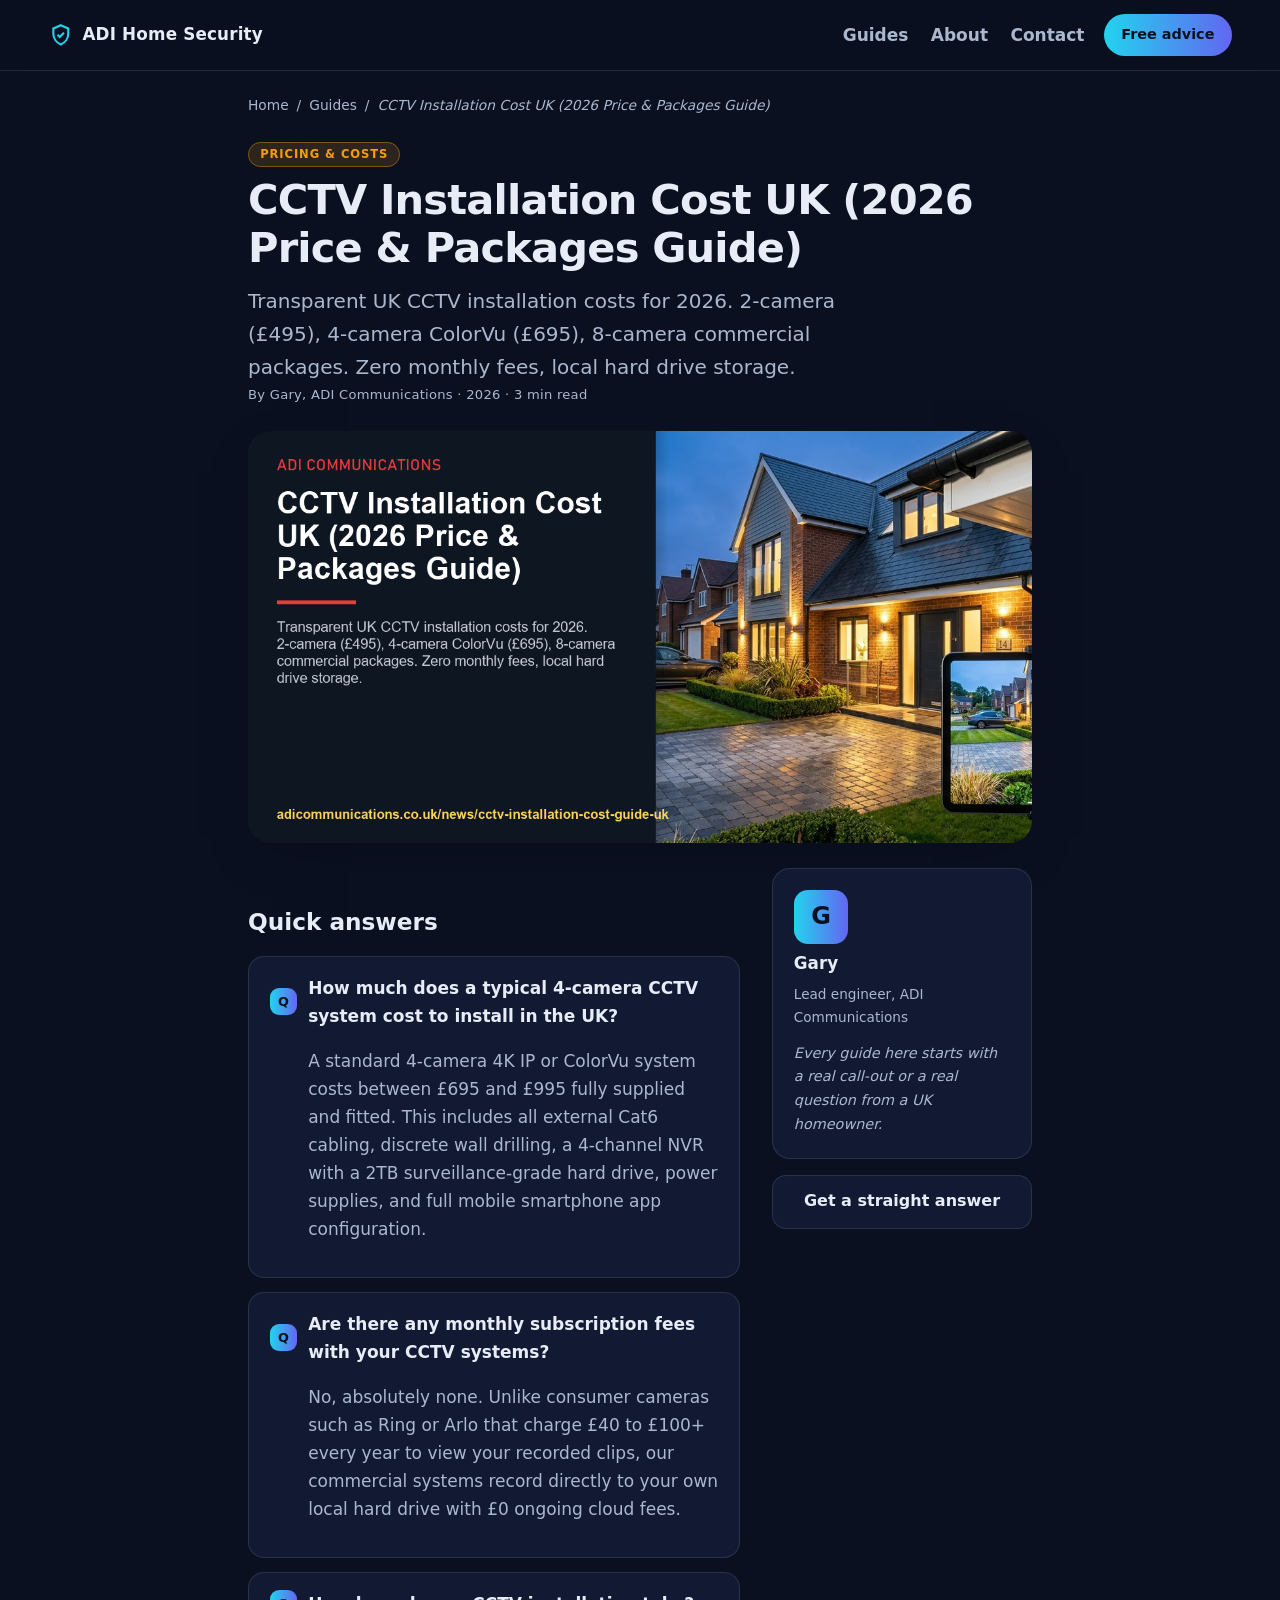
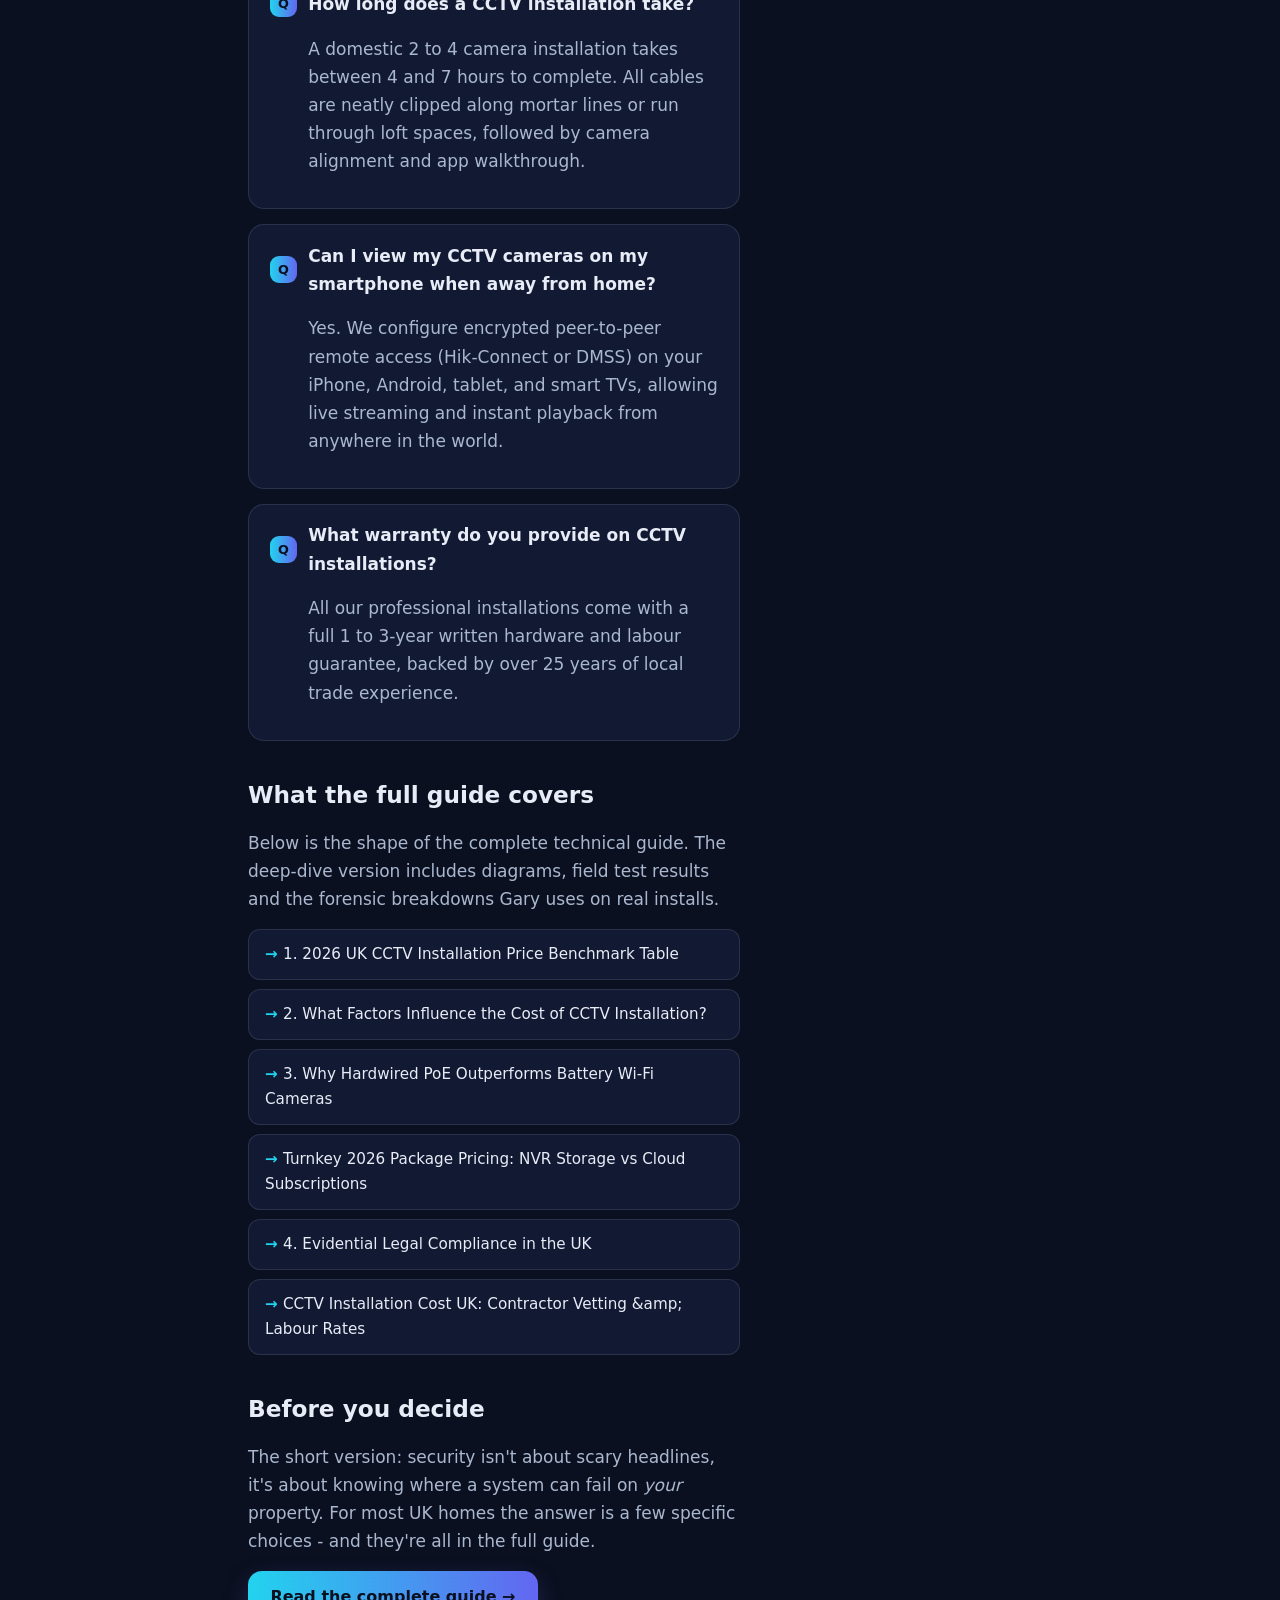
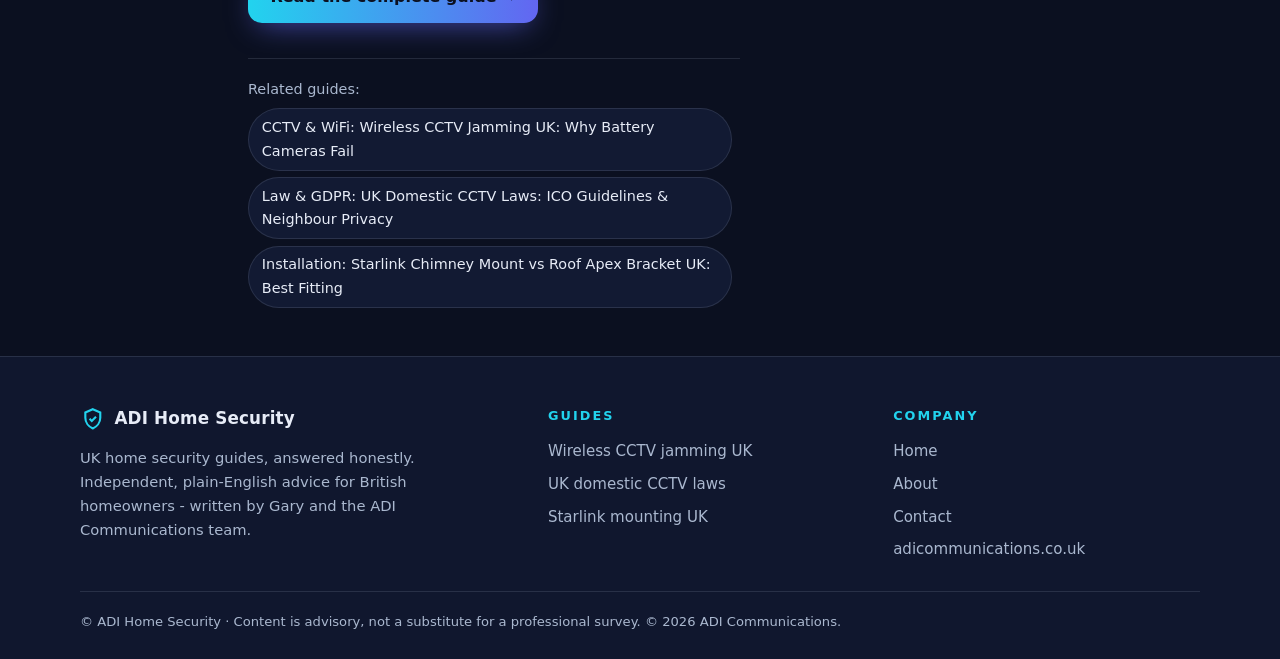
==== news/cctv-installation-cost-guide-uk/index.html @ fc682139 "publish news/cctv-installation-cost-guide-uk/index.html" ====
<!doctype html>
<html lang="en-GB">
<head>
<meta charset="utf-8">
<meta name="viewport" content="width=device-width,initial-scale=1">
<title>CCTV Installation Cost UK (2026 Price &amp; Packages Guide)</title>
<meta name="description" content="Transparent UK CCTV installation costs for 2026. 2-camera (£495), 4-camera ColorVu (£695), 8-camera commercial packages.">
<link rel="canonical" href="https://aiagent1510.github.io/home-security/news/cctv-installation-cost-guide-uk/">
<meta name="robots" content="index, follow, max-image-preview:large">
<meta name="theme-color" content="#0b1020">
<meta property="og:type" content="website">
<meta property="og:site_name" content="ADI Home Security">
<meta property="og:title" content="CCTV Installation Cost UK (2026 Price &amp; Packages Guide)">
<meta property="og:description" content="Transparent UK CCTV installation costs for 2026. 2-camera (£495), 4-camera ColorVu (£695), 8-camera commercial packages.">
<meta property="og:url" content="https://aiagent1510.github.io/home-security/news/cctv-installation-cost-guide-uk/">
<meta property="og:image" content="https://aiagent1510.github.io/home-security/assets/og-cctv-installation-cost-guide-uk.png">
<meta property="og:locale" content="en_GB">
<meta name="twitter:card" content="summary_large_image">
<meta name="twitter:title" content="CCTV Installation Cost UK (2026 Price &amp; Packages Guide)">
<meta name="twitter:description" content="Transparent UK CCTV installation costs for 2026. 2-camera (£495), 4-camera ColorVu (£695), 8-camera commercial packages.">
<meta name="twitter:image" content="https://aiagent1510.github.io/home-security/assets/og-cctv-installation-cost-guide-uk.png">
<link rel="icon" href="../../assets/favicon.svg" type="image/svg+xml">
<link rel="stylesheet" href="../../assets/style.css">
<link rel="alternate" type="application/rss+xml" title="ADI Home Security" href="https://aiagent1510.github.io/home-security/feed.xml">
<script type="application/ld+json">[{"@context":"https://schema.org","@type":"Article","headline":"CCTV Installation Cost UK (2026 Price & Packages Guide)","description":"Transparent UK CCTV installation costs for 2026. 2-camera (£495), 4-camera ColorVu (£695), 8-camera commercial packages.","image":"https://aiagent1510.github.io/home-security/assets/og-cctv-installation-cost-guide-uk.png","author":{"@type":"Person","name":"Gary","url":"https://aiagent1510.github.io/home-security/about.html"},"publisher":{"@type":"Organization","name":"ADI Communications","url":"https://adicommunications.co.uk/"},"datePublished":"2026-10-01","dateModified":"2026-10-01","mainEntityOfPage":"https://aiagent1510.github.io/home-security/news/cctv-installation-cost-guide-uk/","inLanguage":"en-GB"},{"@context":"https://schema.org","@type":"FAQPage","mainEntity":[{"@type":"Question","name":"How much does a typical 4-camera CCTV system cost to install in the UK?","acceptedAnswer":{"@type":"Answer","text":"A standard 4-camera 4K IP or ColorVu system costs between £695 and £995 fully supplied and fitted. This includes all external Cat6 cabling, discrete wall drilling, a 4-channel NVR with a 2TB surveillance-grade hard drive, power supplies, and full mobile smartphone app configuration."}},{"@type":"Question","name":"Are there any monthly subscription fees with your CCTV systems?","acceptedAnswer":{"@type":"Answer","text":"No, absolutely none. Unlike consumer cameras such as Ring or Arlo that charge £40 to £100+ every year to view your recorded clips, our commercial systems record directly to your own local hard drive with £0 ongoing cloud fees."}},{"@type":"Question","name":"How long does a CCTV installation take?","acceptedAnswer":{"@type":"Answer","text":"A domestic 2 to 4 camera installation takes between 4 and 7 hours to complete. All cables are neatly clipped along mortar lines or run through loft spaces, followed by camera alignment and app walkthrough."}},{"@type":"Question","name":"Can I view my CCTV cameras on my smartphone when away from home?","acceptedAnswer":{"@type":"Answer","text":"Yes. We configure encrypted peer-to-peer remote access (Hik-Connect or DMSS) on your iPhone, Android, tablet, and smart TVs, allowing live streaming and instant playback from anywhere in the world."}},{"@type":"Question","name":"What warranty do you provide on CCTV installations?","acceptedAnswer":{"@type":"Answer","text":"All our professional installations come with a full 1 to 3-year written hardware and labour guarantee, backed by over 25 years of local trade experience."}}]},{"@context":"https://schema.org","@type":"BreadcrumbList","itemListElement":[{"@type":"ListItem","position":1,"name":"Home","item":"https://aiagent1510.github.io/home-security"},{"@type":"ListItem","position":2,"name":"Guides","item":"https://aiagent1510.github.io/home-security/#guides"},{"@type":"ListItem","position":3,"name":"CCTV Installation Cost UK (2026 Price & Packages Guide)","item":"https://aiagent1510.github.io/home-security/news/cctv-installation-cost-guide-uk/"}]}]</script>
</head>
<body>
<header class="sitehead">
  <a class="brand" href="../../index.html" aria-label="ADI Home Security home">
    <svg class="logo" viewBox="0 0 24 24" fill="none" stroke="currentColor" stroke-width="2" aria-hidden="true"><path d="M12 3l7 3v5c0 4.5-3 8.4-7 10-4-1.6-7-5.5-7-10V6l7-3z"/><path d="M9 12l2 2 4-4"/></svg>
    <span>ADI Home Security</span>
  </a>
  <nav class="nav" aria-label="Main">
    <a href="../../index.html" class="">Guides</a>
    <a href="../../about.html" class="">About</a>
    <a href="../../contact.html" class="">Contact</a>
  </nav>
  <a class="cta" href="../../contact.html">Free advice</a>
</header>

<main>
<nav class="crumbs"><a href="../../index.html">Home</a><span>/</span><a href="../../index.html#guides">Guides</a><span>/</span><em>CCTV Installation Cost UK (2026 Price &amp; Packages Guide)</em></nav>
<article class="article">
  <header class="art-head">
    <span class="chip" style="--c:#f59e0b">Pricing &amp; Costs</span>
    <h1>CCTV Installation Cost UK (2026 Price &amp; Packages Guide)</h1>
    <p class="lede">Transparent UK CCTV installation costs for 2026. 2-camera (£495), 4-camera ColorVu (£695), 8-camera commercial packages. Zero monthly fees, local hard drive storage.</p>
    <div class="meta">By Gary, ADI Communications · 2026 · 3 min read</div>
  </header>
  <img class="art-hero" src="../../assets/og-cctv-installation-cost-guide-uk.png" srcset="../../assets/og-cctv-installation-cost-guide-uk-640.jpg 640w, ../../assets/og-cctv-installation-cost-guide-uk.png 1200w" sizes="(max-width:880px) 100vw, 880px" alt="CCTV Installation Cost UK (2026 Price &amp; Packages Guide)" fetchpriority="high" width="1200" height="630">
  <div class="art-grid">
    <div class="art-body">
      <h2>Quick answers</h2>
      <div class="faqlist"><details class="faq" open=open><summary>How much does a typical 4-camera CCTV system cost to install in the UK?</summary><p>A standard 4-camera 4K IP or ColorVu system costs between £695 and £995 fully supplied and fitted. This includes all external Cat6 cabling, discrete wall drilling, a 4-channel NVR with a 2TB surveillance-grade hard drive, power supplies, and full mobile smartphone app configuration.</p></details><details class="faq" open=><summary>Are there any monthly subscription fees with your CCTV systems?</summary><p>No, absolutely none. Unlike consumer cameras such as Ring or Arlo that charge £40 to £100+ every year to view your recorded clips, our commercial systems record directly to your own local hard drive with £0 ongoing cloud fees.</p></details><details class="faq" open=><summary>How long does a CCTV installation take?</summary><p>A domestic 2 to 4 camera installation takes between 4 and 7 hours to complete. All cables are neatly clipped along mortar lines or run through loft spaces, followed by camera alignment and app walkthrough.</p></details><details class="faq" open=><summary>Can I view my CCTV cameras on my smartphone when away from home?</summary><p>Yes. We configure encrypted peer-to-peer remote access (Hik-Connect or DMSS) on your iPhone, Android, tablet, and smart TVs, allowing live streaming and instant playback from anywhere in the world.</p></details><details class="faq" open=><summary>What warranty do you provide on CCTV installations?</summary><p>All our professional installations come with a full 1 to 3-year written hardware and labour guarantee, backed by over 25 years of local trade experience.</p></details></div>

      <h2>What the full guide covers</h2>
      <p>Below is the shape of the complete technical guide. The deep-dive version includes diagrams, field test results and the forensic breakdowns Gary uses on real installs.</p>
      <ul class="covers"><li>1. 2026 UK CCTV Installation Price Benchmark Table</li><li>2. What Factors Influence the Cost of CCTV Installation?</li><li>3. Why Hardwired PoE Outperforms Battery Wi-Fi Cameras</li><li>Turnkey 2026 Package Pricing: NVR Storage vs Cloud Subscriptions</li><li>4. Evidential Legal Compliance in the UK</li><li>CCTV Installation Cost UK: Contractor Vetting &amp;amp; Labour Rates</li></ul>

      <h2>Before you decide</h2>
      <p>The short version: security isn't about scary headlines, it's about knowing where a system can fail on <em>your</em> property. For most UK homes the answer is a few specific choices - and they're all in the full guide.</p>
      <a class="btn btn-primary" href="https://adicommunications.co.uk/news/cctv-installation-cost-guide-uk/">Read the complete guide →</a>

      <div class="related"><span>Related guides:</span><a class="chip-link" href="../why-battery-wireless-cctv-fails-uk/">CCTV &amp; WiFi: Wireless CCTV Jamming UK: Why Battery Cameras Fail</a><a class="chip-link" href="../cctv-laws-gdpr-neighbours-uk/">Law &amp; GDPR: UK Domestic CCTV Laws: ICO Guidelines &amp; Neighbour Privacy</a><a class="chip-link" href="../starlink-chimney-mount-vs-roof-apex/">Installation: Starlink Chimney Mount vs Roof Apex Bracket UK: Best Fitting</a></div>
    </div>
    <aside class="art-aside">
      <div class="aside-card">
        <div class="ac-avatar">G</div>
        <strong>Gary</strong>
        <span>Lead engineer, ADI Communications</span>
        <p>Every guide here starts with a real call-out or a real question from a UK homeowner.</p>
      </div>
      <a class="aside-cta btn btn-dark" href="../../contact.html">Get a straight answer</a>
    </aside>
  </div>
</article>
</main>
<footer class="sitefoot">
  <div class="foot-grid">
    <div class="foot-a">
      <a class="brand" href="../../index.html"><svg class="logo" viewBox="0 0 24 24" fill="none" stroke="currentColor" stroke-width="2" aria-hidden="true"><path d="M12 3l7 3v5c0 4.5-3 8.4-7 10-4-1.6-7-5.5-7-10V6l7-3z"/><path d="M9 12l2 2 4-4"/></svg><span>ADI Home Security</span></a>
      <p>UK home security guides, answered honestly. Independent, plain-English advice for British homeowners - written by Gary and the ADI Communications team.</p>
    </div>
    <div class="foot-b"><h3>Guides</h3>
      <a href="../../news/why-battery-wireless-cctv-fails-uk/">Wireless CCTV jamming UK</a>
      <a href="../../news/cctv-laws-gdpr-neighbours-uk/">UK domestic CCTV laws</a>
      <a href="../../news/starlink-chimney-mount-vs-roof-apex/">Starlink mounting UK</a>
    </div>
    <div class="foot-c"><h3>Company</h3>
      <a href="../../index.html">Home</a><a href="../../about.html">About</a><a href="../../contact.html">Contact</a>
      <a href="https://adicommunications.co.uk/">adicommunications.co.uk</a>
    </div>
  </div>
  <p class="legal">© ADI Home Security · Content is advisory, not a substitute for a professional survey. © 2026 ADI Communications.</p>
</footer>
</body>
</html>
---- assets/style.css ----
:root {
  --ink:#0b1020; --ink2:#10172e; --panel:#121a33; --line:rgba(148,163,184,.18);
  --txt:#e7ecf7; --mut:#aab8cf; --grad:linear-gradient(90deg,#22d3ee,#6366f1);
  --acc:#22d3ee; --ind:#6366f1; --amber:#fbbf24;
  --radius:22px; --shadow:0 18px 50px -24px rgba(2,6,23,.55);
  --ff:ui-sans-serif,system-ui,-apple-system,"Segoe UI",Roboto,Arial,sans-serif;
}
*{box-sizing:border-box;margin:0;padding:0}
html{scroll-behavior:smooth;-webkit-text-size-adjust:100%}
body{font-family:var(--ff);background:var(--ink);color:var(--txt);line-height:1.65;font-size:17px}
img{max-width:100%;height:auto;display:block}
a{color:inherit;text-decoration:none}
::selection{background:var(--ind);color:#fff}

/* header */
.sitehead{position:sticky;top:0;z-index:50;display:flex;align-items:center;gap:1.2rem;
  padding:.9rem clamp(1rem,4vw,3rem);background:rgba(11,16,32,.78);backdrop-filter:blur(14px);-webkit-backdrop-filter:blur(14px);border-bottom:1px solid var(--line)}
.brand{display:flex;align-items:center;gap:.55rem;font-weight:800;font-size:1.05rem;letter-spacing:.01em}
.logo{width:1.6rem;height:1.6rem;color:var(--acc)}
.nav{margin-left:auto;display:flex;gap:1.4rem;font-weight:600}
.nav a{color:var(--mut);transition:color .18s}
.nav a:hover,.nav a.on{color:#fff}
.cta{background:var(--grad);color:#0b1020;font-weight:800;padding:.55rem 1.1rem;border-radius:999px;font-size:.9rem}

/* hero */
.hero{position:relative;overflow:hidden;padding:clamp(4rem,9vw,7rem) clamp(1rem,4vw,3rem);text-align:center}
.hero.small{padding:clamp(2.4rem,5vw,3.8rem) clamp(1rem,4vw,3rem)}
.glow{position:absolute;inset:-30% -20% auto;height:90%;background:radial-gradient(60% 55% at 50% 0%,rgba(99,102,241,.34),rgba(34,211,238,.14) 45%,transparent 70%);pointer-events:none}
.hero-in{position:relative;max-width:820px;margin:0 auto}
.eyebrow{font-size:.78rem;letter-spacing:.22em;text-transform:uppercase;color:var(--acc);font-weight:700}
.hero h1{font-size:clamp(2.2rem,6vw,3.6rem);line-height:1.08;font-weight:900;margin:.6rem 0 1rem;letter-spacing:-.02em}
.grad{background:var(--grad);-webkit-background-clip:text;background-clip:text;color:transparent}
.lede{color:var(--mut);font-size:clamp(1.05rem,2vw,1.25rem);max-width:640px;margin:0 auto}
.hero-actions{display:flex;gap:.9rem;justify-content:center;margin-top:1.6rem;flex-wrap:wrap}

.btn{display:inline-block;font-weight:800;padding:.8rem 1.4rem;border-radius:14px;transition:transform .15s,box-shadow .15s;font-size:1rem}
.btn:hover{transform:translateY(-2px)}
.btn-primary{background:var(--grad);color:#0b1020;box-shadow:0 10px 30px -10px rgba(99,102,241,.7)}
.btn-ghost{border:1px solid var(--line);color:var(--txt)}
.btn-dark{background:var(--panel);border:1px solid var(--line);color:var(--txt)}
.btn-light{background:#fff;color:var(--ink)}
.trust{display:flex;gap:1.2rem;justify-content:center;flex-wrap:wrap;margin-top:2rem;color:var(--mut);font-size:.9rem}
.trust span{background:var(--panel);border:1px solid var(--line);padding:.4rem .85rem;border-radius:999px}

/* bands & sections */
.band{padding:clamp(3rem,7vw,5rem) clamp(1rem,4vw,3rem)}
.band.alt{background:var(--ink2)}
.wrap{max-width:1120px;margin:0 auto}
.sec-head{max-width:640px;margin-bottom:2.2rem}
.sec-head h2,.about-txt h2,.c-card h2{font-size:clamp(1.5rem,3vw,2.1rem);letter-spacing:-.015em;margin-bottom:.5rem}
.sec-head p,.about-txt p,.c-card p{color:var(--mut)}

.grid{display:grid;grid-template-columns:repeat(auto-fit,minmax(290px,1fr));gap:1.6rem}
.card{background:var(--panel);border:1px solid var(--line);border-radius:var(--radius);overflow:hidden;display:flex;flex-direction:column;transition:transform .2s,border-color .2s;box-shadow:var(--shadow)}
.card:hover{transform:translateY(-5px);border-color:rgba(99,102,241,.6)}
.card-img{overflow:hidden;aspect-ratio:1200/630}
.card-img img{width:100%;height:100%;object-fit:cover;transition:transform .3s}
.card:hover .card-img img{transform:scale(1.04)}
.card-body{padding:1.3rem 1.4rem 1.5rem;display:flex;flex-direction:column;gap:.6rem;flex:1}
.chip{--c:#6366f1;align-self:flex-start;font-size:.72rem;font-weight:800;letter-spacing:.08em;text-transform:uppercase;color:var(--c);background:color-mix(in srgb,var(--c) 14%,transparent);border:1px solid color-mix(in srgb,var(--c) 40%,transparent);padding:.28rem .7rem;border-radius:999px}
.card h3{font-size:1.2rem;line-height:1.3}
.card h3 a:hover{color:var(--acc)}
.card p{color:var(--mut);font-size:.96rem;flex:1}
.meta{color:var(--mut);font-size:.82rem;letter-spacing:.02em}

/* faq */
.faqlist{display:flex;flex-direction:column;gap:.9rem;max-width:820px}
.faq{background:var(--panel);border:1px solid var(--line);border-radius:16px;overflow:hidden}
.faq summary{cursor:pointer;padding:1.05rem 1.3rem;font-weight:700;display:flex;align-items:center;gap:.7rem;list-style:none}
.faq summary::-webkit-details-marker{display:none}
.faq summary::before{content:"Q";flex:0 0 auto;width:1.7rem;height:1.7rem;border-radius:9px;background:var(--grad);color:#0b1020;font-weight:900;font-size:.8rem;display:grid;place-items:center}
.faq p{padding:0 1.3rem 1.1rem 3.7rem;color:var(--mut)}

/* about band */
.about-band{background:linear-gradient(180deg,var(--ink2),var(--ink))}
.about-grid{display:grid;grid-template-columns:1.3fr .9fr;gap:2.4rem;align-items:center}
.about-card{background:var(--panel);border:1px solid var(--line);border-radius:var(--radius);padding:1.6rem;display:grid;grid-template-columns:auto 1fr;gap:.7rem 1rem;box-shadow:var(--shadow)}
.ac-avatar{grid-row:span 2;width:3.4rem;height:3.4rem;border-radius:14px;background:var(--grad);color:#0b1020;font-weight:900;font-size:1.5rem;display:grid;place-items:center}
.about-card strong{font-size:1.1rem}
.about-card > div span{color:var(--mut);font-size:.86rem}
.about-card p{grid-column:1/-1;color:var(--mut);font-style:italic}

/* cta band */
.cta-band{background:var(--grad);color:#0b1020}
.cta-in{text-align:center;padding:clamp(2.5rem,6vw,4rem) 0}
.cta-in h2{font-size:clamp(1.5rem,3vw,2.2rem);letter-spacing:-.02em}
.cta-in p{margin:.5rem auto 1.4rem;max-width:520px;font-weight:600;opacity:.85}

/* article */
.crumbs{max-width:880px;margin:0 auto;padding:1.4rem clamp(1rem,4vw,3rem);color:var(--mut);font-size:.86rem;display:flex;gap:.5rem}
.crumbs a:hover{color:var(--acc)}
.article{max-width:880px;margin:0 auto;padding:0 clamp(1rem,4vw,3rem) 3rem}
.art-head h1{font-size:clamp(1.7rem,4vw,2.6rem);line-height:1.15;letter-spacing:-.02em;margin:.6rem 0 .8rem}
.art-head .lede{text-align:left;margin:0}
.art-hero{border-radius:var(--radius);margin:1.6rem 0;box-shadow:var(--shadow)}
.art-grid{display:grid;grid-template-columns:1fr 260px;gap:2rem;align-items:start}
.art-body h2{font-size:1.45rem;margin:2.2rem 0 .9rem}
.art-body p{color:var(--mut);margin-bottom:1rem}
.covers{list-style:none;display:flex;flex-direction:column;gap:.55rem;margin:0 0 1.4rem}
.covers li{background:var(--panel);border:1px solid var(--line);border-radius:12px;padding:.75rem 1rem;color:var(--txt);font-size:.95rem}
.covers li::before{content:"→ ";color:var(--acc);font-weight:800}
.related{margin-top:2.2rem;padding-top:1.2rem;border-top:1px solid var(--line);color:var(--mut);font-size:.9rem}
.chip-link{display:inline-block;margin:.4rem .5rem 0 0;background:var(--panel);border:1px solid var(--line);padding:.4rem .8rem;border-radius:999px;color:var(--txt)}
.chip-link:hover{border-color:var(--ind)}
.art-aside{position:sticky;top:5.5rem;display:flex;flex-direction:column;gap:1rem}
.aside-card{background:var(--panel);border:1px solid var(--line);border-radius:18px;padding:1.3rem;display:flex;flex-direction:column;gap:.35rem}
.aside-card strong{font-size:1.05rem}
.aside-card span{color:var(--mut);font-size:.85rem}
.aside-card p{color:var(--mut);font-size:.9rem;margin-top:.5rem;font-style:italic}
.aside-cta{text-align:center}

/* contact / about prose */
.contact-grid{display:grid;grid-template-columns:repeat(auto-fit,minmax(260px,1fr));gap:1.4rem}
.c-card{background:var(--panel);border:1px solid var(--line);border-radius:var(--radius);padding:1.8rem;display:flex;flex-direction:column;gap:1rem;align-items:flex-start}
.prose{max-width:760px}
.prose h2{font-size:1.5rem;margin:1.8rem 0 .7rem}
.prose p{color:var(--mut);margin-bottom:1rem}

/* footer */
.sitefoot{border-top:1px solid var(--line);background:var(--ink2);padding:3rem clamp(1rem,4vw,3rem) 1.6rem}
.foot-grid{max-width:1120px;margin:0 auto;display:grid;grid-template-columns:1.4fr 1fr 1fr;gap:2.4rem}
.sitefoot .brand{margin-bottom:.8rem}
.foot-a p{color:var(--mut);font-size:.92rem;max-width:36ch}
.foot-b,.foot-c{display:flex;flex-direction:column;gap:.5rem}
.sitefoot h3{font-size:.8rem;text-transform:uppercase;letter-spacing:.16em;color:var(--acc);margin-bottom:.3rem}
.foot-b a,.foot-c a{color:var(--mut);font-size:.94rem}
.foot-b a:hover,.foot-c a:hover{color:#fff}
.legal{max-width:1120px;margin:1.8rem auto 0;padding-top:1.2rem;border-top:1px solid var(--line);color:var(--mut);font-size:.82rem}

@media (max-width:840px){
  .about-grid,.art-grid{grid-template-columns:1fr}
  .art-aside{position:static}
  .foot-grid{grid-template-columns:1fr 1fr}
  .nav{gap:.9rem;font-size:.92rem}
  .cta{display:none}
}
@media (max-width:520px){
  .foot-grid{grid-template-columns:1fr}
  .trust{gap:.6rem}
}
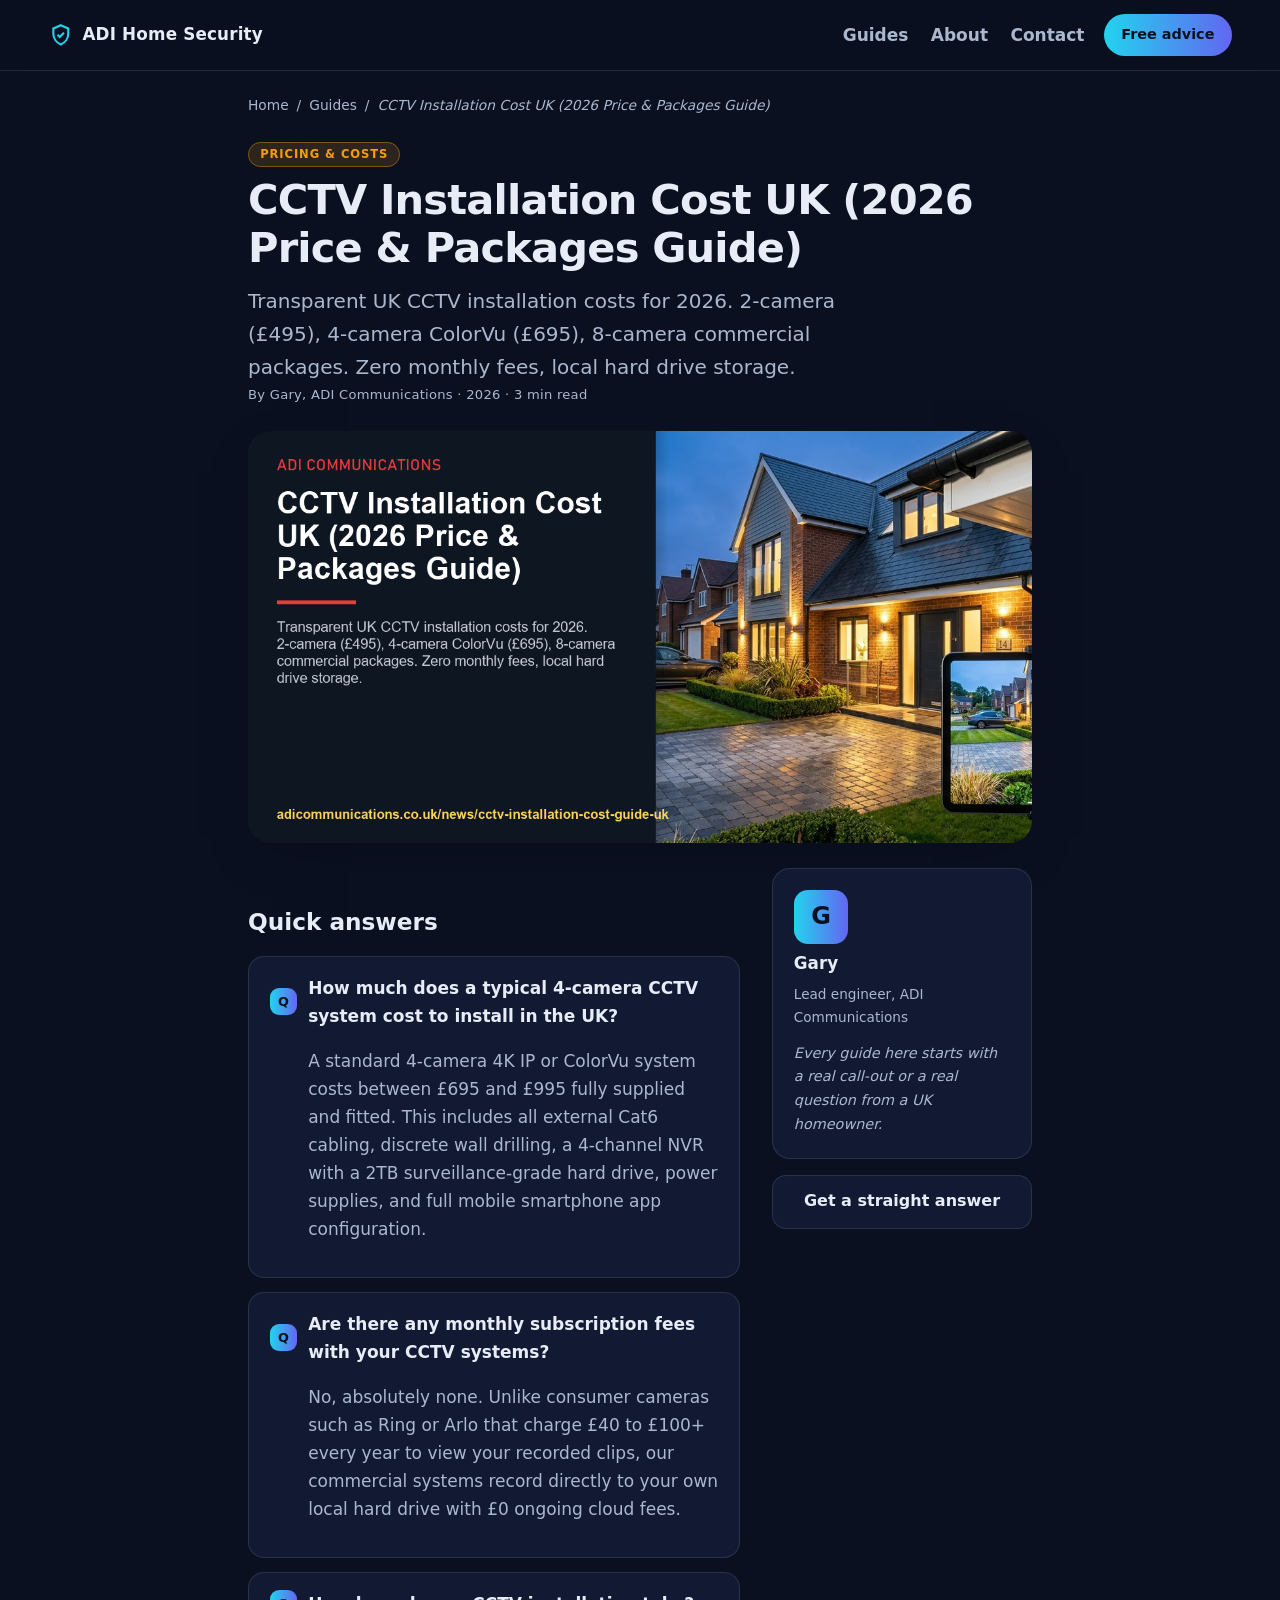
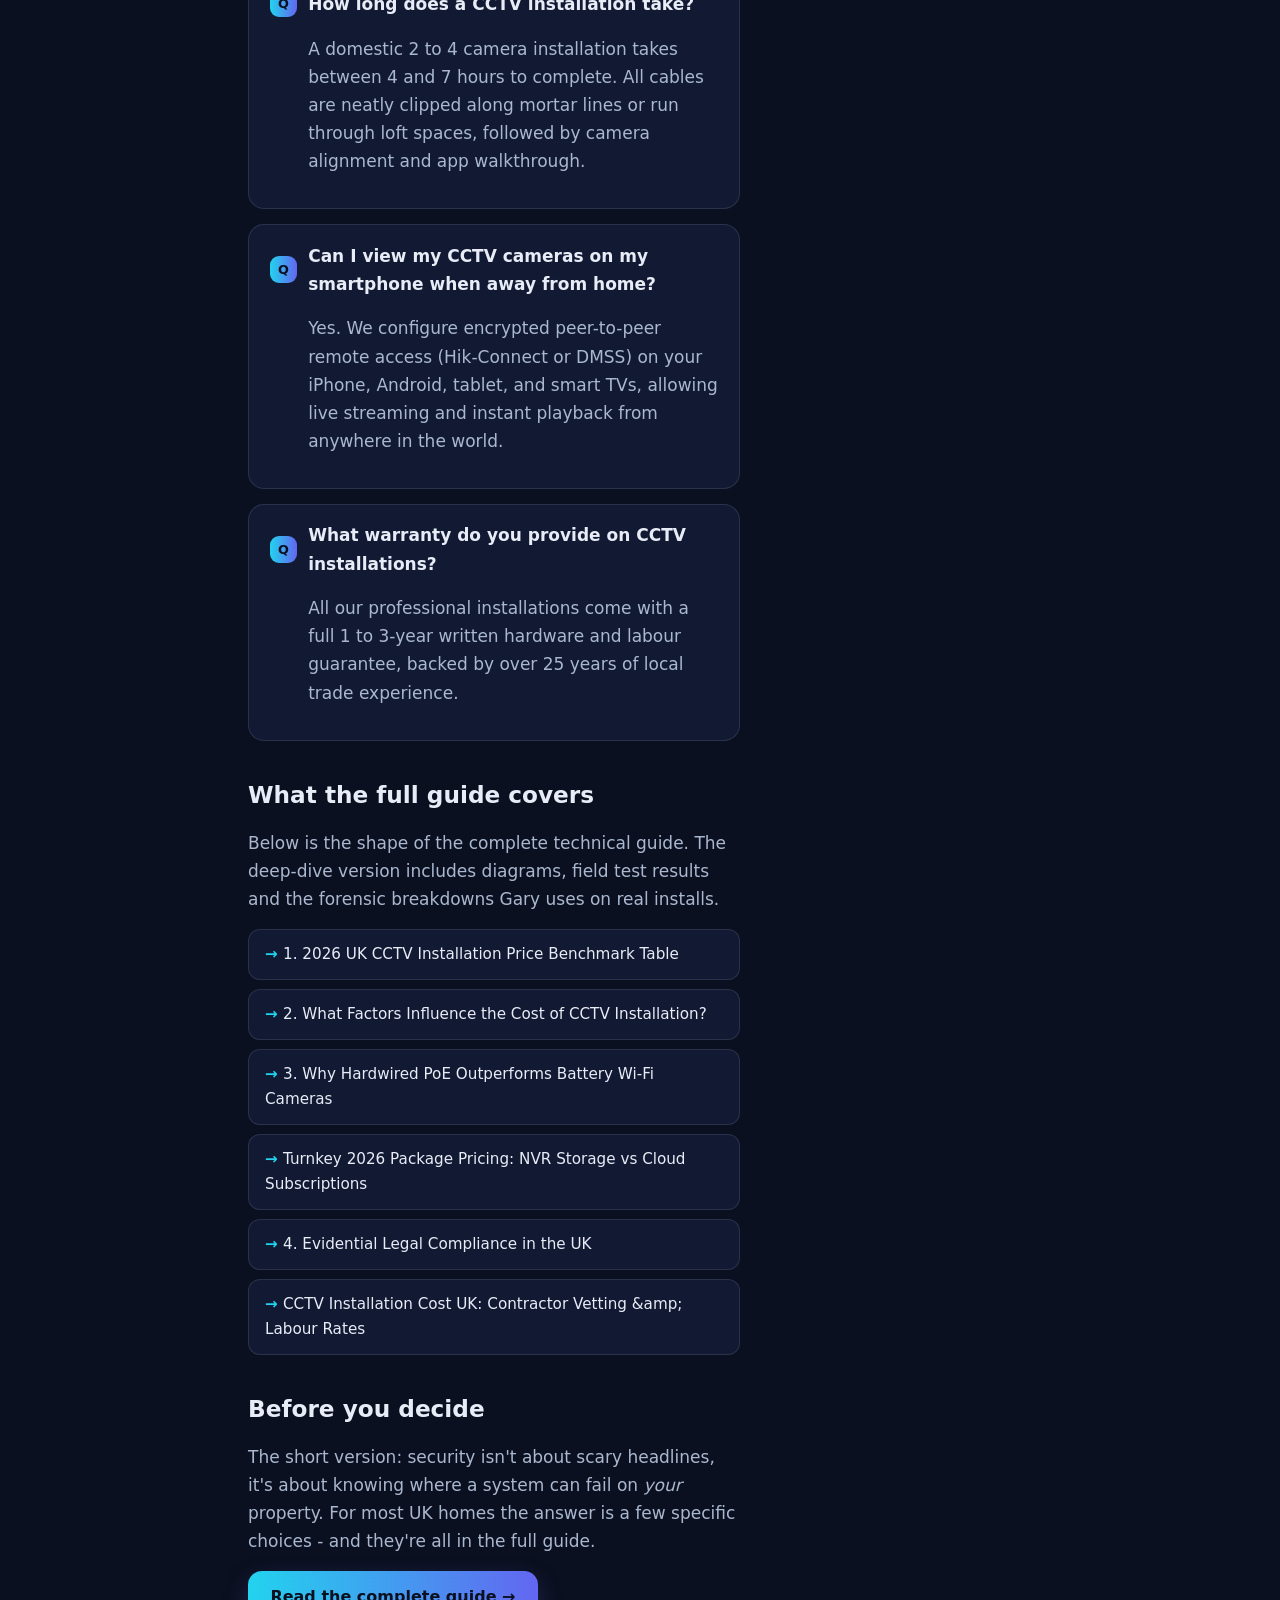
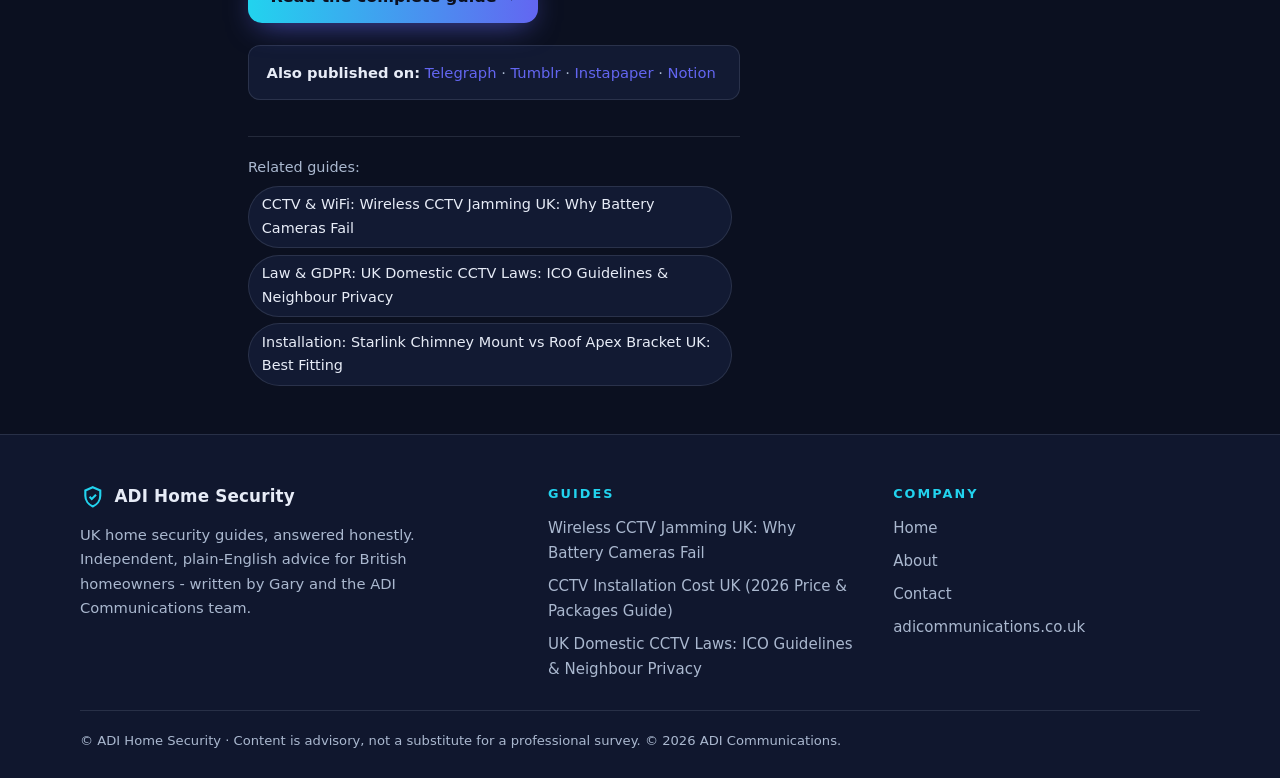
==== commit 0701b669: "publish news/cctv-installation-cost-guide-uk/index.html" ====
--- a/news/cctv-installation-cost-guide-uk/index.html
+++ b/news/cctv-installation-cost-guide-uk/index.html
@@ -22,7 +22,7 @@
 <link rel="icon" href="../../assets/favicon.svg" type="image/svg+xml">
 <link rel="stylesheet" href="../../assets/style.css">
 <link rel="alternate" type="application/rss+xml" title="ADI Home Security" href="https://aiagent1510.github.io/home-security/feed.xml">
-<script type="application/ld+json">[{"@context":"https://schema.org","@type":"Article","headline":"CCTV Installation Cost UK (2026 Price & Packages Guide)","description":"Transparent UK CCTV installation costs for 2026. 2-camera (£495), 4-camera ColorVu (£695), 8-camera commercial packages.","image":"https://aiagent1510.github.io/home-security/assets/og-cctv-installation-cost-guide-uk.png","author":{"@type":"Person","name":"Gary","url":"https://aiagent1510.github.io/home-security/about.html"},"publisher":{"@type":"Organization","name":"ADI Communications","url":"https://adicommunications.co.uk/"},"datePublished":"2026-10-01","dateModified":"2026-10-01","mainEntityOfPage":"https://aiagent1510.github.io/home-security/news/cctv-installation-cost-guide-uk/","inLanguage":"en-GB"},{"@context":"https://schema.org","@type":"FAQPage","mainEntity":[{"@type":"Question","name":"How much does a typical 4-camera CCTV system cost to install in the UK?","acceptedAnswer":{"@type":"Answer","text":"A standard 4-camera 4K IP or ColorVu system costs between £695 and £995 fully supplied and fitted. This includes all external Cat6 cabling, discrete wall drilling, a 4-channel NVR with a 2TB surveillance-grade hard drive, power supplies, and full mobile smartphone app configuration."}},{"@type":"Question","name":"Are there any monthly subscription fees with your CCTV systems?","acceptedAnswer":{"@type":"Answer","text":"No, absolutely none. Unlike consumer cameras such as Ring or Arlo that charge £40 to £100+ every year to view your recorded clips, our commercial systems record directly to your own local hard drive with £0 ongoing cloud fees."}},{"@type":"Question","name":"How long does a CCTV installation take?","acceptedAnswer":{"@type":"Answer","text":"A domestic 2 to 4 camera installation takes between 4 and 7 hours to complete. All cables are neatly clipped along mortar lines or run through loft spaces, followed by camera alignment and app walkthrough."}},{"@type":"Question","name":"Can I view my CCTV cameras on my smartphone when away from home?","acceptedAnswer":{"@type":"Answer","text":"Yes. We configure encrypted peer-to-peer remote access (Hik-Connect or DMSS) on your iPhone, Android, tablet, and smart TVs, allowing live streaming and instant playback from anywhere in the world."}},{"@type":"Question","name":"What warranty do you provide on CCTV installations?","acceptedAnswer":{"@type":"Answer","text":"All our professional installations come with a full 1 to 3-year written hardware and labour guarantee, backed by over 25 years of local trade experience."}}]},{"@context":"https://schema.org","@type":"BreadcrumbList","itemListElement":[{"@type":"ListItem","position":1,"name":"Home","item":"https://aiagent1510.github.io/home-security"},{"@type":"ListItem","position":2,"name":"Guides","item":"https://aiagent1510.github.io/home-security/#guides"},{"@type":"ListItem","position":3,"name":"CCTV Installation Cost UK (2026 Price & Packages Guide)","item":"https://aiagent1510.github.io/home-security/news/cctv-installation-cost-guide-uk/"}]}]</script>
+<script type="application/ld+json">[{"@context":"https://schema.org","@type":"Article","headline":"CCTV Installation Cost UK (2026 Price & Packages Guide)","description":"Transparent UK CCTV installation costs for 2026. 2-camera (£495), 4-camera ColorVu (£695), 8-camera commercial packages.","image":"https://aiagent1510.github.io/home-security/assets/og-cctv-installation-cost-guide-uk.png","author":{"@type":"Person","name":"Gary","url":"https://aiagent1510.github.io/home-security/about.html"},"publisher":{"@type":"Organization","name":"ADI Communications","url":"https://adicommunications.co.uk/"},"datePublished":"2026-10-01","dateModified":"2026-10-01","mainEntityOfPage":"https://aiagent1510.github.io/home-security/news/cctv-installation-cost-guide-uk/","sameAs":["https://telegra.ph/CCTV-Installation-Cost-UK-2026-Price--Packages-Guide--ADI-10-13","https://cctvinstaller.tumblr.com/post/830381592137580544","https://www.instapaper.com/read/2048745006","https://www.notion.so/3f8c143c1cca816aa3a3f88918bc9a5c"],"inLanguage":"en-GB"},{"@context":"https://schema.org","@type":"FAQPage","mainEntity":[{"@type":"Question","name":"How much does a typical 4-camera CCTV system cost to install in the UK?","acceptedAnswer":{"@type":"Answer","text":"A standard 4-camera 4K IP or ColorVu system costs between £695 and £995 fully supplied and fitted. This includes all external Cat6 cabling, discrete wall drilling, a 4-channel NVR with a 2TB surveillance-grade hard drive, power supplies, and full mobile smartphone app configuration."}},{"@type":"Question","name":"Are there any monthly subscription fees with your CCTV systems?","acceptedAnswer":{"@type":"Answer","text":"No, absolutely none. Unlike consumer cameras such as Ring or Arlo that charge £40 to £100+ every year to view your recorded clips, our commercial systems record directly to your own local hard drive with £0 ongoing cloud fees."}},{"@type":"Question","name":"How long does a CCTV installation take?","acceptedAnswer":{"@type":"Answer","text":"A domestic 2 to 4 camera installation takes between 4 and 7 hours to complete. All cables are neatly clipped along mortar lines or run through loft spaces, followed by camera alignment and app walkthrough."}},{"@type":"Question","name":"Can I view my CCTV cameras on my smartphone when away from home?","acceptedAnswer":{"@type":"Answer","text":"Yes. We configure encrypted peer-to-peer remote access (Hik-Connect or DMSS) on your iPhone, Android, tablet, and smart TVs, allowing live streaming and instant playback from anywhere in the world."}},{"@type":"Question","name":"What warranty do you provide on CCTV installations?","acceptedAnswer":{"@type":"Answer","text":"All our professional installations come with a full 1 to 3-year written hardware and labour guarantee, backed by over 25 years of local trade experience."}}]},{"@context":"https://schema.org","@type":"BreadcrumbList","itemListElement":[{"@type":"ListItem","position":1,"name":"Home","item":"https://aiagent1510.github.io/home-security"},{"@type":"ListItem","position":2,"name":"Guides","item":"https://aiagent1510.github.io/home-security/#guides"},{"@type":"ListItem","position":3,"name":"CCTV Installation Cost UK (2026 Price & Packages Guide)","item":"https://aiagent1510.github.io/home-security/news/cctv-installation-cost-guide-uk/"}]}]</script>
 </head>
 <body>
 <header class="sitehead">
@@ -61,6 +61,8 @@
       <p>The short version: security isn't about scary headlines, it's about knowing where a system can fail on <em>your</em> property. For most UK homes the answer is a few specific choices - and they're all in the full guide.</p>
       <a class="btn btn-primary" href="https://adicommunications.co.uk/news/cctv-installation-cost-guide-uk/">Read the complete guide →</a>
 
+      <div class="elsewhere"><strong>Also published on:</strong> <a href="https://telegra.ph/CCTV-Installation-Cost-UK-2026-Price--Packages-Guide--ADI-10-13" rel="me noopener" target="_blank">Telegraph</a> · <a href="https://cctvinstaller.tumblr.com/post/830381592137580544" rel="me noopener" target="_blank">Tumblr</a> · <a href="https://www.instapaper.com/read/2048745006" rel="me noopener" target="_blank">Instapaper</a> · <a href="https://www.notion.so/3f8c143c1cca816aa3a3f88918bc9a5c" rel="me noopener" target="_blank">Notion</a></div>
+
       <div class="related"><span>Related guides:</span><a class="chip-link" href="../why-battery-wireless-cctv-fails-uk/">CCTV &amp; WiFi: Wireless CCTV Jamming UK: Why Battery Cameras Fail</a><a class="chip-link" href="../cctv-laws-gdpr-neighbours-uk/">Law &amp; GDPR: UK Domestic CCTV Laws: ICO Guidelines &amp; Neighbour Privacy</a><a class="chip-link" href="../starlink-chimney-mount-vs-roof-apex/">Installation: Starlink Chimney Mount vs Roof Apex Bracket UK: Best Fitting</a></div>
     </div>
     <aside class="art-aside">
@@ -82,9 +84,7 @@
       <p>UK home security guides, answered honestly. Independent, plain-English advice for British homeowners - written by Gary and the ADI Communications team.</p>
     </div>
     <div class="foot-b"><h3>Guides</h3>
-      <a href="../../news/why-battery-wireless-cctv-fails-uk/">Wireless CCTV jamming UK</a>
-      <a href="../../news/cctv-laws-gdpr-neighbours-uk/">UK domestic CCTV laws</a>
-      <a href="../../news/starlink-chimney-mount-vs-roof-apex/">Starlink mounting UK</a>
+      <a href="../../news/why-battery-wireless-cctv-fails-uk/">Wireless CCTV Jamming UK: Why Battery Cameras Fail</a><a href="../../news/cctv-installation-cost-guide-uk/">CCTV Installation Cost UK (2026 Price &amp; Packages Guide)</a><a href="../../news/cctv-laws-gdpr-neighbours-uk/">UK Domestic CCTV Laws: ICO Guidelines &amp; Neighbour Privacy</a>
     </div>
     <div class="foot-c"><h3>Company</h3>
       <a href="../../index.html">Home</a><a href="../../about.html">About</a><a href="../../contact.html">Contact</a>
--- a/assets/style.css
+++ b/assets/style.css
@@ -100,6 +100,10 @@
 .covers li{background:var(--panel);border:1px solid var(--line);border-radius:12px;padding:.75rem 1rem;color:var(--txt);font-size:.95rem}
 .covers li::before{content:"→ ";color:var(--acc);font-weight:800}
 .related{margin-top:2.2rem;padding-top:1.2rem;border-top:1px solid var(--line);color:var(--mut);font-size:.9rem}
+.elsewhere{margin-top:1.4rem;padding:.9rem 1.1rem;background:var(--panel);border:1px solid var(--line);border-radius:12px;color:var(--mut);font-size:.92rem}
+.elsewhere strong{color:var(--txt)}
+.elsewhere a{color:var(--ind);text-decoration:none}
+.elsewhere a:hover{text-decoration:underline}
 .chip-link{display:inline-block;margin:.4rem .5rem 0 0;background:var(--panel);border:1px solid var(--line);padding:.4rem .8rem;border-radius:999px;color:var(--txt)}
 .chip-link:hover{border-color:var(--ind)}
 .art-aside{position:sticky;top:5.5rem;display:flex;flex-direction:column;gap:1rem}
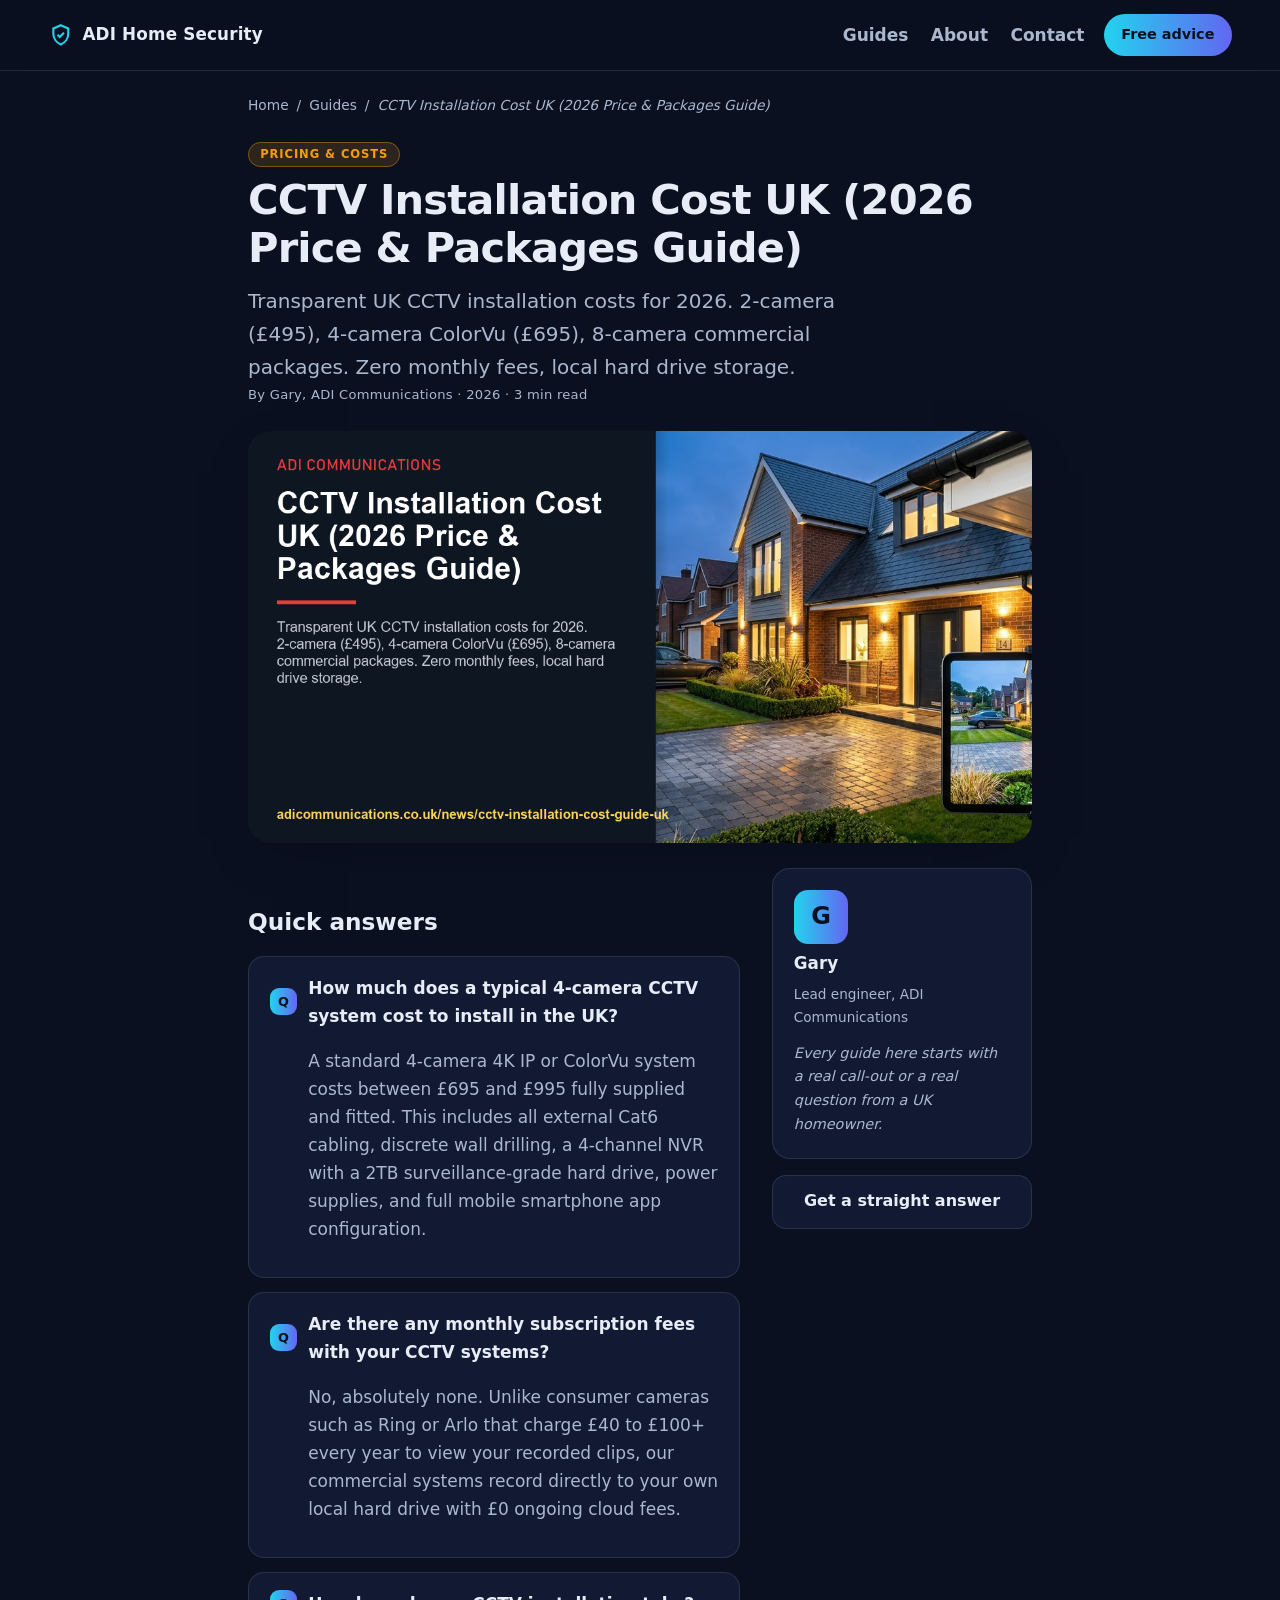
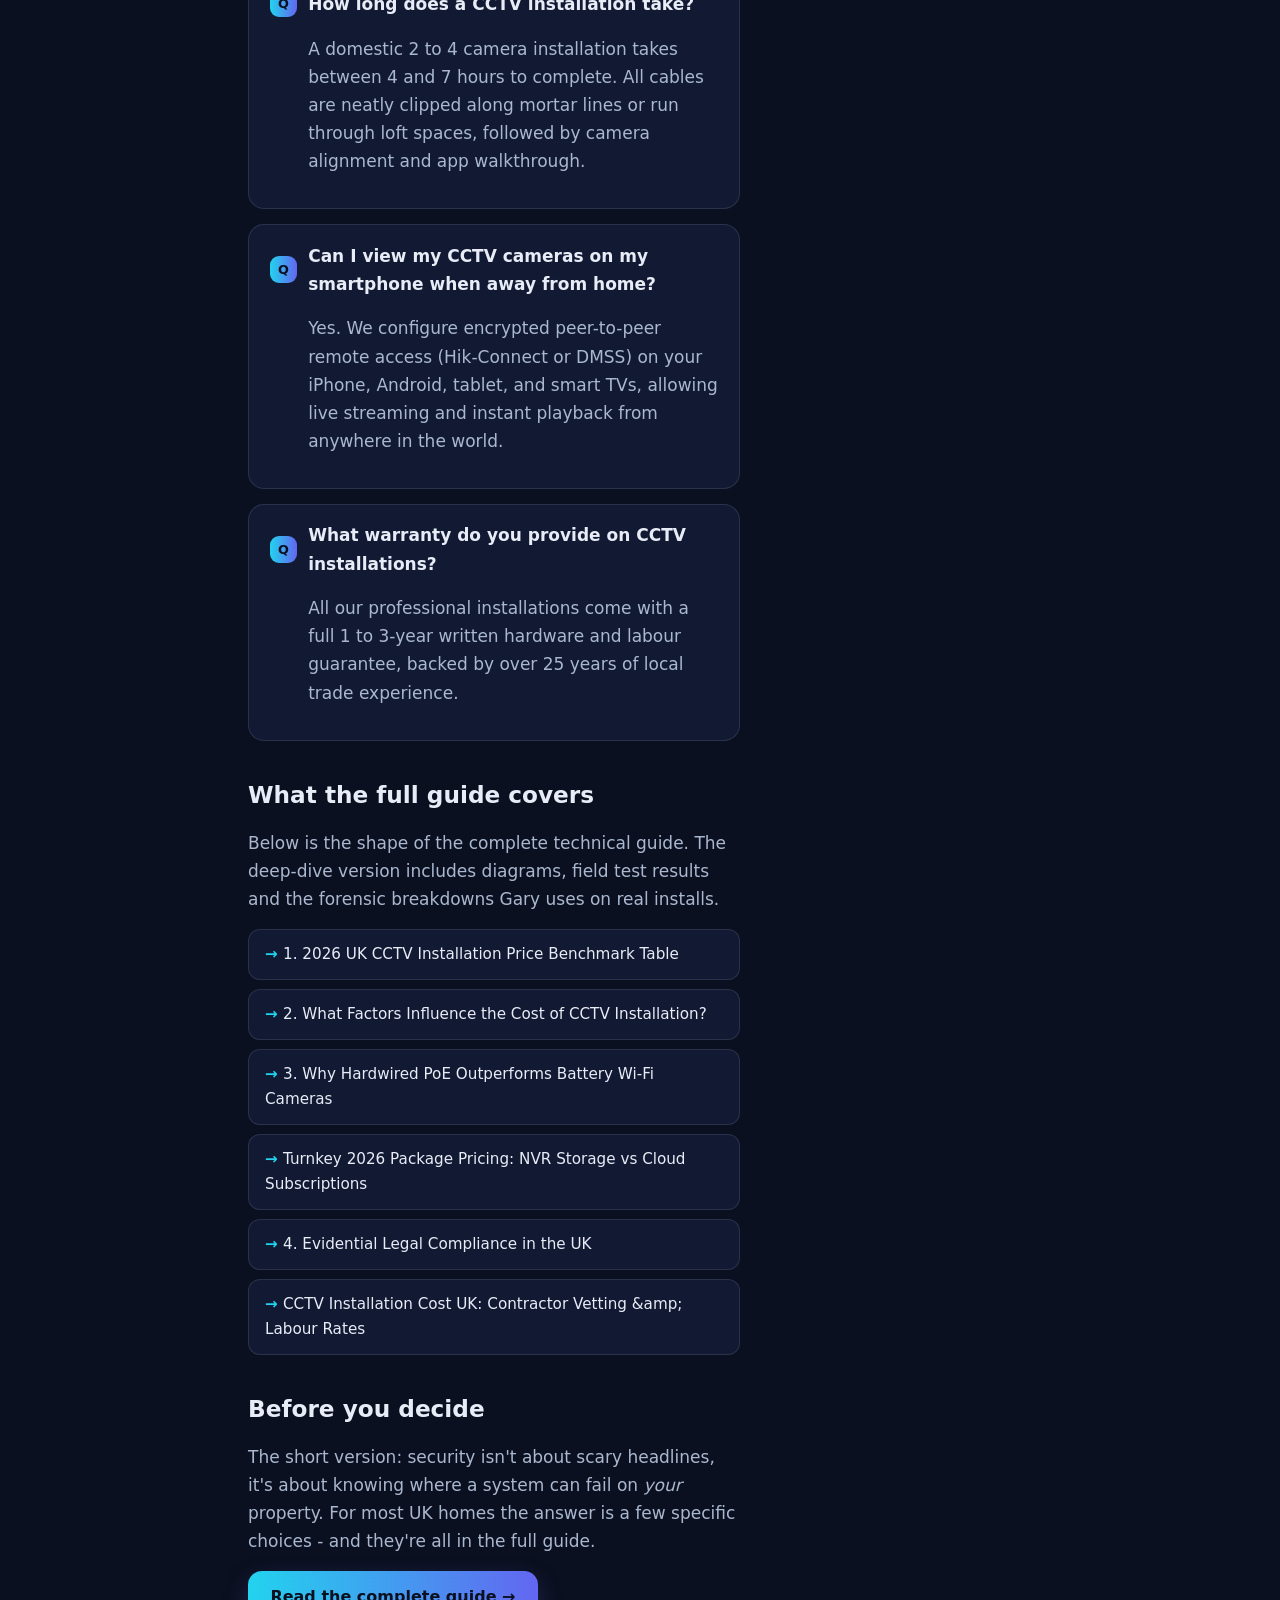
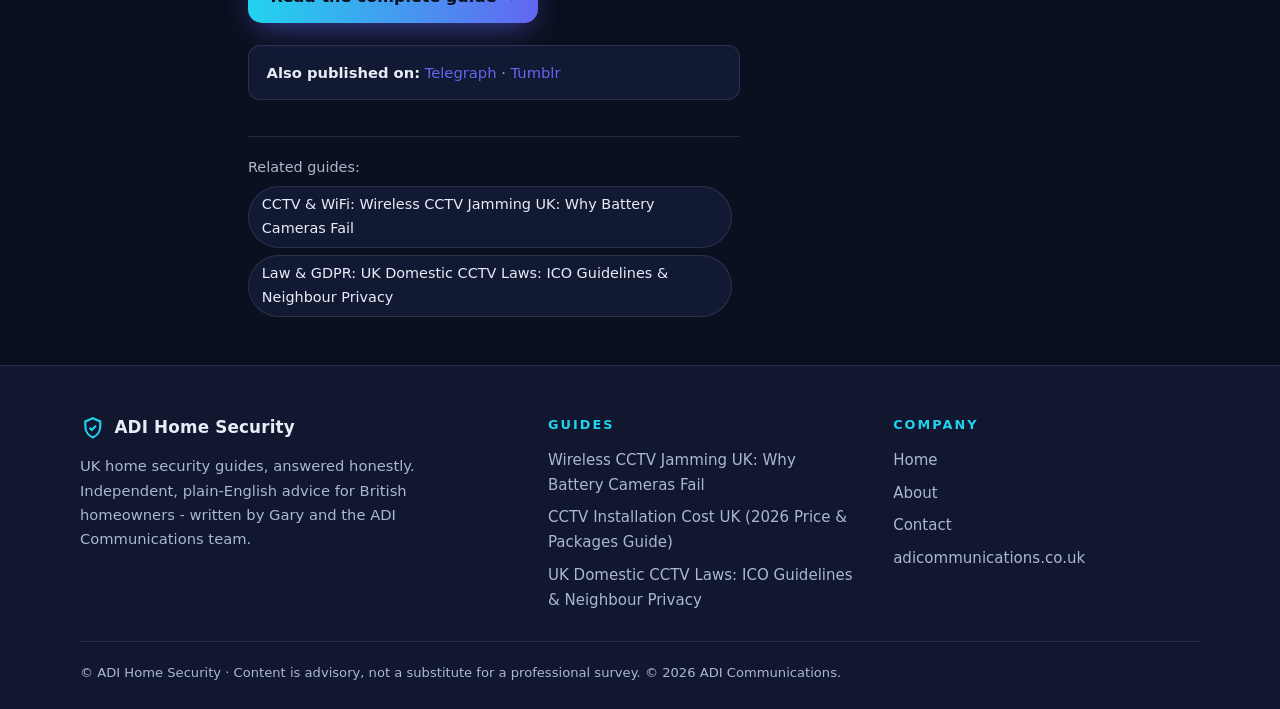
==== commit 26484ff2: "publish news/cctv-installation-cost-guide-uk/index.html" ====
--- a/news/cctv-installation-cost-guide-uk/index.html
+++ b/news/cctv-installation-cost-guide-uk/index.html
@@ -22,7 +22,7 @@
 <link rel="icon" href="../../assets/favicon.svg" type="image/svg+xml">
 <link rel="stylesheet" href="../../assets/style.css">
 <link rel="alternate" type="application/rss+xml" title="ADI Home Security" href="https://aiagent1510.github.io/home-security/feed.xml">
-<script type="application/ld+json">[{"@context":"https://schema.org","@type":"Article","headline":"CCTV Installation Cost UK (2026 Price & Packages Guide)","description":"Transparent UK CCTV installation costs for 2026. 2-camera (£495), 4-camera ColorVu (£695), 8-camera commercial packages.","image":"https://aiagent1510.github.io/home-security/assets/og-cctv-installation-cost-guide-uk.png","author":{"@type":"Person","name":"Gary","url":"https://aiagent1510.github.io/home-security/about.html"},"publisher":{"@type":"Organization","name":"ADI Communications","url":"https://adicommunications.co.uk/"},"datePublished":"2026-10-01","dateModified":"2026-10-01","mainEntityOfPage":"https://aiagent1510.github.io/home-security/news/cctv-installation-cost-guide-uk/","sameAs":["https://telegra.ph/CCTV-Installation-Cost-UK-2026-Price--Packages-Guide--ADI-10-13","https://cctvinstaller.tumblr.com/post/830381592137580544","https://www.instapaper.com/read/2048745006","https://www.notion.so/3f8c143c1cca816aa3a3f88918bc9a5c"],"inLanguage":"en-GB"},{"@context":"https://schema.org","@type":"FAQPage","mainEntity":[{"@type":"Question","name":"How much does a typical 4-camera CCTV system cost to install in the UK?","acceptedAnswer":{"@type":"Answer","text":"A standard 4-camera 4K IP or ColorVu system costs between £695 and £995 fully supplied and fitted. This includes all external Cat6 cabling, discrete wall drilling, a 4-channel NVR with a 2TB surveillance-grade hard drive, power supplies, and full mobile smartphone app configuration."}},{"@type":"Question","name":"Are there any monthly subscription fees with your CCTV systems?","acceptedAnswer":{"@type":"Answer","text":"No, absolutely none. Unlike consumer cameras such as Ring or Arlo that charge £40 to £100+ every year to view your recorded clips, our commercial systems record directly to your own local hard drive with £0 ongoing cloud fees."}},{"@type":"Question","name":"How long does a CCTV installation take?","acceptedAnswer":{"@type":"Answer","text":"A domestic 2 to 4 camera installation takes between 4 and 7 hours to complete. All cables are neatly clipped along mortar lines or run through loft spaces, followed by camera alignment and app walkthrough."}},{"@type":"Question","name":"Can I view my CCTV cameras on my smartphone when away from home?","acceptedAnswer":{"@type":"Answer","text":"Yes. We configure encrypted peer-to-peer remote access (Hik-Connect or DMSS) on your iPhone, Android, tablet, and smart TVs, allowing live streaming and instant playback from anywhere in the world."}},{"@type":"Question","name":"What warranty do you provide on CCTV installations?","acceptedAnswer":{"@type":"Answer","text":"All our professional installations come with a full 1 to 3-year written hardware and labour guarantee, backed by over 25 years of local trade experience."}}]},{"@context":"https://schema.org","@type":"BreadcrumbList","itemListElement":[{"@type":"ListItem","position":1,"name":"Home","item":"https://aiagent1510.github.io/home-security"},{"@type":"ListItem","position":2,"name":"Guides","item":"https://aiagent1510.github.io/home-security/#guides"},{"@type":"ListItem","position":3,"name":"CCTV Installation Cost UK (2026 Price & Packages Guide)","item":"https://aiagent1510.github.io/home-security/news/cctv-installation-cost-guide-uk/"}]}]</script>
+<script type="application/ld+json">[{"@context":"https://schema.org","@type":"Article","headline":"CCTV Installation Cost UK (2026 Price & Packages Guide)","description":"Transparent UK CCTV installation costs for 2026. 2-camera (£495), 4-camera ColorVu (£695), 8-camera commercial packages.","image":"https://aiagent1510.github.io/home-security/assets/og-cctv-installation-cost-guide-uk.png","author":{"@type":"Person","name":"Gary","url":"https://aiagent1510.github.io/home-security/about.html"},"publisher":{"@type":"Organization","name":"ADI Communications","url":"https://adicommunications.co.uk/"},"datePublished":"2026-10-01","dateModified":"2026-10-01","mainEntityOfPage":"https://aiagent1510.github.io/home-security/news/cctv-installation-cost-guide-uk/","sameAs":["https://telegra.ph/CCTV-Installation-Cost-UK-2026-Price--Packages-Guide--ADI-10-13","https://cctvinstaller.tumblr.com/post/830381592137580544"],"inLanguage":"en-GB"},{"@context":"https://schema.org","@type":"FAQPage","mainEntity":[{"@type":"Question","name":"How much does a typical 4-camera CCTV system cost to install in the UK?","acceptedAnswer":{"@type":"Answer","text":"A standard 4-camera 4K IP or ColorVu system costs between £695 and £995 fully supplied and fitted. This includes all external Cat6 cabling, discrete wall drilling, a 4-channel NVR with a 2TB surveillance-grade hard drive, power supplies, and full mobile smartphone app configuration."}},{"@type":"Question","name":"Are there any monthly subscription fees with your CCTV systems?","acceptedAnswer":{"@type":"Answer","text":"No, absolutely none. Unlike consumer cameras such as Ring or Arlo that charge £40 to £100+ every year to view your recorded clips, our commercial systems record directly to your own local hard drive with £0 ongoing cloud fees."}},{"@type":"Question","name":"How long does a CCTV installation take?","acceptedAnswer":{"@type":"Answer","text":"A domestic 2 to 4 camera installation takes between 4 and 7 hours to complete. All cables are neatly clipped along mortar lines or run through loft spaces, followed by camera alignment and app walkthrough."}},{"@type":"Question","name":"Can I view my CCTV cameras on my smartphone when away from home?","acceptedAnswer":{"@type":"Answer","text":"Yes. We configure encrypted peer-to-peer remote access (Hik-Connect or DMSS) on your iPhone, Android, tablet, and smart TVs, allowing live streaming and instant playback from anywhere in the world."}},{"@type":"Question","name":"What warranty do you provide on CCTV installations?","acceptedAnswer":{"@type":"Answer","text":"All our professional installations come with a full 1 to 3-year written hardware and labour guarantee, backed by over 25 years of local trade experience."}}]},{"@context":"https://schema.org","@type":"BreadcrumbList","itemListElement":[{"@type":"ListItem","position":1,"name":"Home","item":"https://aiagent1510.github.io/home-security"},{"@type":"ListItem","position":2,"name":"Guides","item":"https://aiagent1510.github.io/home-security/#guides"},{"@type":"ListItem","position":3,"name":"CCTV Installation Cost UK (2026 Price & Packages Guide)","item":"https://aiagent1510.github.io/home-security/news/cctv-installation-cost-guide-uk/"}]}]</script>
 </head>
 <body>
 <header class="sitehead">
@@ -61,9 +61,9 @@
       <p>The short version: security isn't about scary headlines, it's about knowing where a system can fail on <em>your</em> property. For most UK homes the answer is a few specific choices - and they're all in the full guide.</p>
       <a class="btn btn-primary" href="https://adicommunications.co.uk/news/cctv-installation-cost-guide-uk/">Read the complete guide →</a>
 
-      <div class="elsewhere"><strong>Also published on:</strong> <a href="https://telegra.ph/CCTV-Installation-Cost-UK-2026-Price--Packages-Guide--ADI-10-13" rel="me noopener" target="_blank">Telegraph</a> · <a href="https://cctvinstaller.tumblr.com/post/830381592137580544" rel="me noopener" target="_blank">Tumblr</a> · <a href="https://www.instapaper.com/read/2048745006" rel="me noopener" target="_blank">Instapaper</a> · <a href="https://www.notion.so/3f8c143c1cca816aa3a3f88918bc9a5c" rel="me noopener" target="_blank">Notion</a></div>
+      <div class="elsewhere"><strong>Also published on:</strong> <a href="https://telegra.ph/CCTV-Installation-Cost-UK-2026-Price--Packages-Guide--ADI-10-13" rel="me noopener" target="_blank">Telegraph</a> · <a href="https://cctvinstaller.tumblr.com/post/830381592137580544" rel="me noopener" target="_blank">Tumblr</a></div>
 
-      <div class="related"><span>Related guides:</span><a class="chip-link" href="../why-battery-wireless-cctv-fails-uk/">CCTV &amp; WiFi: Wireless CCTV Jamming UK: Why Battery Cameras Fail</a><a class="chip-link" href="../cctv-laws-gdpr-neighbours-uk/">Law &amp; GDPR: UK Domestic CCTV Laws: ICO Guidelines &amp; Neighbour Privacy</a><a class="chip-link" href="../starlink-chimney-mount-vs-roof-apex/">Installation: Starlink Chimney Mount vs Roof Apex Bracket UK: Best Fitting</a></div>
+      <div class="related"><span>Related guides:</span><a class="chip-link" href="../why-battery-wireless-cctv-fails-uk/">CCTV &amp; WiFi: Wireless CCTV Jamming UK: Why Battery Cameras Fail</a><a class="chip-link" href="../cctv-laws-gdpr-neighbours-uk/">Law &amp; GDPR: UK Domestic CCTV Laws: ICO Guidelines &amp; Neighbour Privacy</a></div>
     </div>
     <aside class="art-aside">
       <div class="aside-card">
